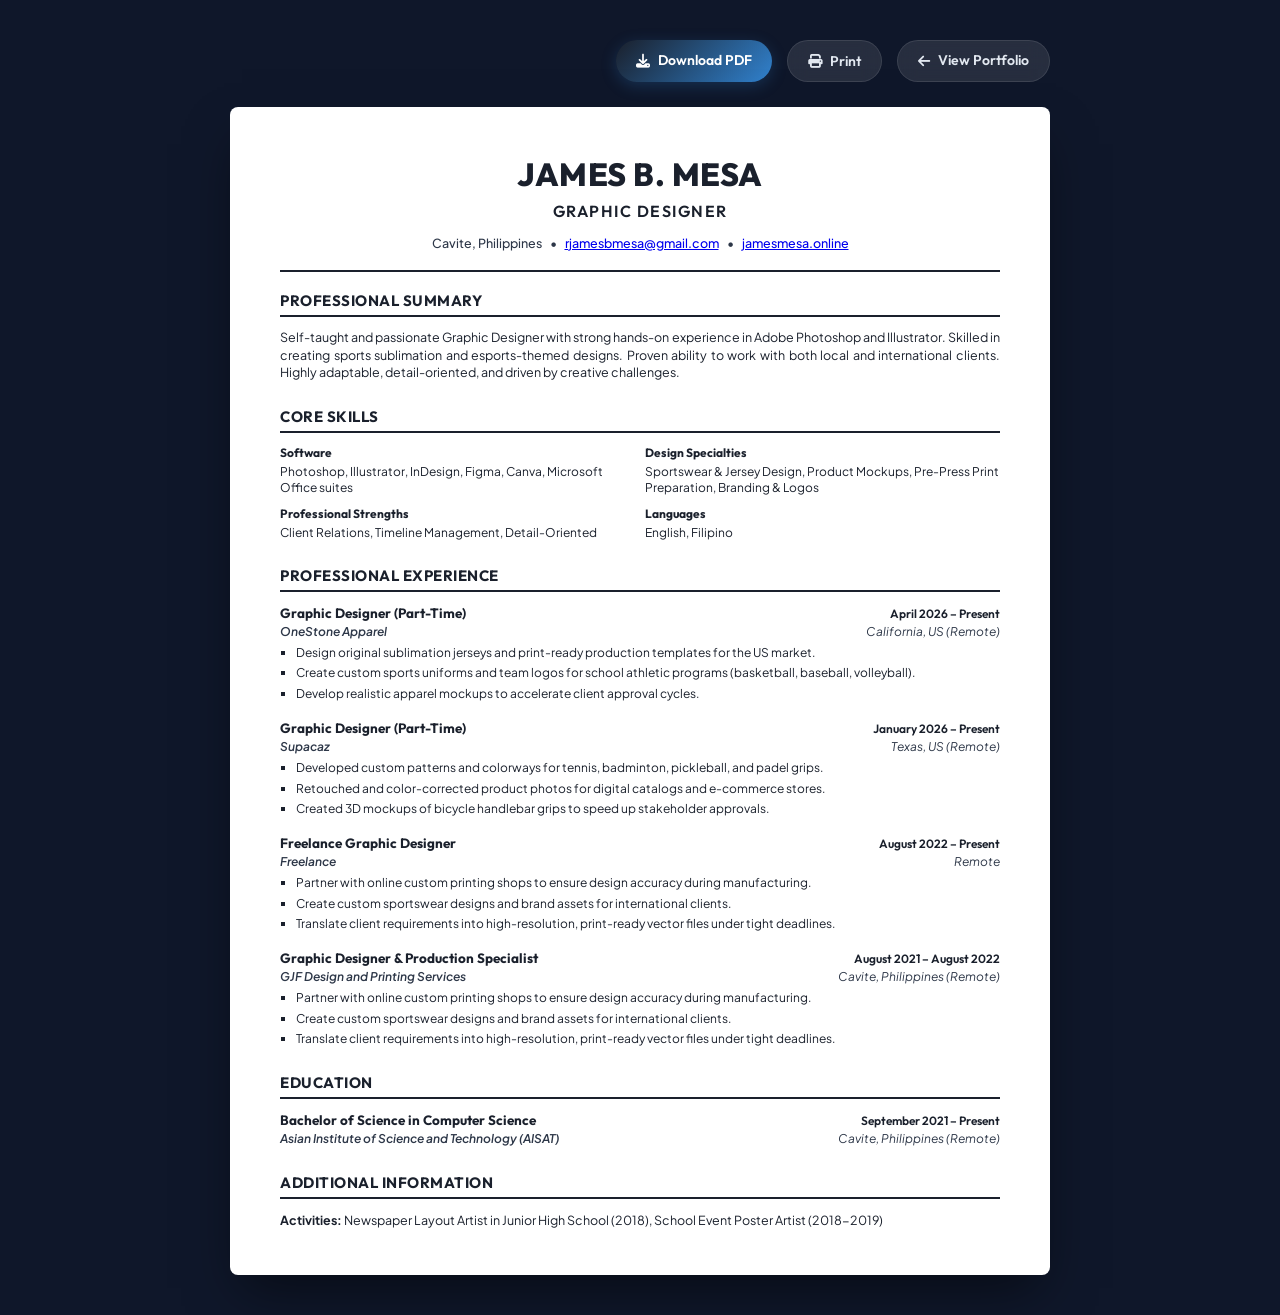
==== resume-project/index.html @ 33b38eb3 "Resume integration" ====
<!DOCTYPE html>
<html lang="en">
<head>
  <meta charset="UTF-8">
  <meta name="viewport" content="width=device-width, initial-scale=1.0">
  <title>James B. Mesa - Graphic Designer & Sportswear Specialist</title>
  
  <!-- Modern Professional Fonts -->
  <link rel="preconnect" href="https://fonts.googleapis.com">
  <link rel="preconnect" href="https://fonts.gstatic.com" crossorigin>
  <link href="https://fonts.googleapis.com/css2?family=Outfit:wght@300;400;500;600;700;800&family=Plus+Jakarta+Sans:wght@300;400;500;600;700&display=swap" rel="stylesheet">
  
  <!-- FontAwesome Icons for Contacts -->
  <link rel="stylesheet" href="https://cdnjs.cloudflare.com/ajax/libs/font-awesome/6.4.0/css/all.min.css">
  
  <!-- Link to external stylesheet -->
  <link rel="stylesheet" href="style.css">
</head>
<body>

  <!-- Floating Web Actions (Hidden on Print) -->
  <div class="web-actions no-print">
    <a href="James_Mesa_Resume.pdf" download class="btn-print" style="text-decoration: none;">
      <i class="fa-solid fa-download"></i> Download PDF
    </a>
    <button onclick="window.print()" class="btn-back" style="color: #e2e8f0;">
      <i class="fa-solid fa-print"></i> Print
    </button>
    <a href="../index.html" class="btn-back">
      <i class="fa-solid fa-arrow-left"></i> View Portfolio
    </a>
  </div>

  <!-- Main Resume Sheet -->
  <div class="resume-container">
    
    <!-- HEADER -->
    <header class="resume-header">
      <h1 class="candidate-name">JAMES B. MESA</h1>
      <p class="candidate-title">Graphic Designer</p>
      
      <div class="contact-info" style="justify-content: center; gap: 8px; font-weight: 500;">
        <span>Cavite, Philippines</span>
        <span>&bull;</span>
        <span><a href="mailto:rjamesbmesa@gmail.com">rjamesbmesa@gmail.com</a></span>
        <span>&bull;</span>
        <span><a href="https://jamesmesa.online/" target="_blank">jamesmesa.online</a></span>
      </div>
    </header>

    <main class="resume-body">
      
      <!-- SUMMARY -->
      <section class="resume-section" id="summary-section">
        <h2 class="section-title">Professional Summary</h2>
        <p class="summary-text">
          Self-taught and passionate Graphic Designer with strong hands-on experience in Adobe Photoshop and Illustrator. Skilled in creating sports sublimation and esports-themed designs. Proven ability to work with both local and international clients. Highly adaptable, detail-oriented, and driven by creative challenges.
        </p>
      </section>

      <!-- SKILLS -->
      <section class="resume-section" id="skills-section">
        <h2 class="section-title">Core Skills</h2>
        <div class="skills-grid">
          <div class="skills-category">
            <h3>Software</h3>
            <p>Photoshop, Illustrator, InDesign, Figma, Canva, Microsoft Office suites</p>
          </div>
          <div class="skills-category">
            <h3>Design Specialties</h3>
            <p>Sportswear & Jersey Design, Product Mockups, Pre-Press Print Preparation, Branding & Logos</p>
          </div>
          <div class="skills-category">
            <h3>Professional Strengths</h3>
            <p>Client Relations, Timeline Management, Detail-Oriented</p>
          </div>
          <div class="skills-category">
            <h3>Languages</h3>
            <p>English, Filipino</p>
          </div>
        </div>
      </section>

      <!-- EXPERIENCE -->
      <section class="resume-section" id="experience-section">
        <h2 class="section-title">Professional Experience</h2>
        
        <div class="experience-item">
          <div class="item-header">
            <span class="item-role">Graphic Designer (Part-Time)</span>
            <span class="item-date">April 2026 – Present</span>
          </div>
          <div class="item-subheader">
            <span class="item-company">OneStone Apparel</span>
            <span class="item-location">California, US (Remote)</span>
          </div>
          <ul class="item-bullets">
            <li>Design original sublimation jerseys and print-ready production templates for the US market.</li>
            <li>Create custom sports uniforms and team logos for school athletic programs (basketball, baseball, volleyball).</li>
            <li>Develop realistic apparel mockups to accelerate client approval cycles.</li>
          </ul>
        </div>

        <div class="experience-item">
          <div class="item-header">
            <span class="item-role">Graphic Designer (Part-Time)</span>
            <span class="item-date">January 2026 – Present</span>
          </div>
          <div class="item-subheader">
            <span class="item-company">Supacaz</span>
            <span class="item-location">Texas, US (Remote)</span>
          </div>
          <ul class="item-bullets">
            <li>Developed custom patterns and colorways for tennis, badminton, pickleball, and padel grips.</li>
            <li>Retouched and color-corrected product photos for digital catalogs and e-commerce stores.</li>
            <li>Created 3D mockups of bicycle handlebar grips to speed up stakeholder approvals.</li>
          </ul>
        </div>

        <div class="experience-item">
          <div class="item-header">
            <span class="item-role">Freelance Graphic Designer</span>
            <span class="item-date">August 2022 – Present</span>
          </div>
          <div class="item-subheader">
            <span class="item-company">Freelance</span>
            <span class="item-location">Remote</span>
          </div>
          <ul class="item-bullets">
            <li>Partner with online custom printing shops to ensure design accuracy during manufacturing.</li>
            <li>Create custom sportswear designs and brand assets for international clients.</li>
            <li>Translate client requirements into high-resolution, print-ready vector files under tight deadlines.</li>
          </ul>
        </div>

        <div class="experience-item">
          <div class="item-header">
            <span class="item-role">Graphic Designer & Production Specialist</span>
            <span class="item-date">August 2021 – August 2022</span>
          </div>
          <div class="item-subheader">
            <span class="item-company">GJF Design and Printing Services</span>
            <span class="item-location">Cavite, Philippines (Remote)</span>
          </div>
          <ul class="item-bullets">
            <li>Partner with online custom printing shops to ensure design accuracy during manufacturing.</li>
            <li>Create custom sportswear designs and brand assets for international clients.</li>
            <li>Translate client requirements into high-resolution, print-ready vector files under tight deadlines.</li>
          </ul>
        </div>
      </section>

      <!-- EDUCATION -->
      <section class="resume-section" id="education-section">
        <h2 class="section-title">Education</h2>
        
        <div class="education-item">
          <div class="item-header">
            <span class="degree-name">Bachelor of Science in Computer Science</span>
            <span class="degree-date">September 2021 – Present</span>
          </div>
          <div class="item-subheader">
            <span class="school-name">Asian Institute of Science and Technology (AISAT)</span>
            <span class="school-location">Cavite, Philippines (Remote)</span>
          </div>
        </div>
      </section>

      <!-- ADDITIONAL INFORMATION -->
      <section class="resume-section" id="additional-section">
        <h2 class="section-title">Additional Information</h2>
        <div class="additional-item">
          <p class="summary-text" style="margin-top: 0; line-height: 1.5;">
            <strong>Activities:</strong> Newspaper Layout Artist in Junior High School (2018), School Event Poster Artist (2018-2019)
          </p>
        </div>
      </section>

    </main>
  </div>

</body>
</html>
---- resume-project/style.css ----
/* CSS Design System for James B. Mesa's Resume
   Features: Glassmorphic interactive web view & High-fidelity single-page print rules */

:root {
  /* Color Palette - B&W Minimalist */
  --primary-color: #1a202c;      /* Charcoal */
  --primary-dark: #1a202c;       /* Charcoal */
  --text-main: #1a202c;          /* Deep Charcoal */
  --text-muted: #2d3748;         /* Dark Cool Grey */
  --text-light: #718096;         /* Light Grey */
  --bg-web: #0f172a;             /* Dark Slate Slate for Web View */
  --bg-sheet: #ffffff;           /* Clean White Paper */
  --border-color: #1a202c;       /* Dark border */
  
  /* Fonts */
  --font-sans: 'Plus Jakarta Sans', -apple-system, BlinkMacSystemFont, "Segoe UI", Roboto, Helvetica, Arial, sans-serif;
  --font-display: 'Outfit', -apple-system, BlinkMacSystemFont, "Segoe UI", Roboto, Helvetica, Arial, sans-serif;
}

/* Reset and Global Web Styles */
* {
  margin: 0;
  padding: 0;
  box-sizing: border-box;
}

body {
  font-family: var(--font-sans);
  background-color: var(--bg-web);
  color: var(--text-main);
  min-height: 100vh;
  display: flex;
  flex-direction: column;
  align-items: center;
  justify-content: flex-start;
  padding: 40px 20px;
  line-height: 1.4;
  -webkit-font-smoothing: antialiased;
}

/* Web Interaction Elements (Hidden on Print) */
.web-actions {
  display: flex;
  gap: 15px;
  margin-bottom: 25px;
  width: 100%;
  max-width: 820px;
  justify-content: flex-end;
}

.btn-print, .btn-back {
  font-family: var(--font-display);
  font-weight: 600;
  font-size: 14px;
  padding: 10px 20px;
  border-radius: 30px;
  border: none;
  cursor: pointer;
  display: inline-flex;
  align-items: center;
  gap: 8px;
  transition: all 0.3s cubic-bezier(0.4, 0, 0.2, 1);
  text-decoration: none;
}

.btn-print {
  background: linear-gradient(135deg, var(--primary-color), #3182ce);
  color: white;
  box-shadow: 0 4px 15px rgba(43, 108, 176, 0.3);
}

.btn-print:hover {
  transform: translateY(-2px);
  box-shadow: 0 6px 20px rgba(43, 108, 176, 0.5);
  background: linear-gradient(135deg, #3182ce, #4299e1);
}

.btn-back {
  background: rgba(255, 255, 255, 0.1);
  color: #e2e8f0;
  backdrop-filter: blur(10px);
  border: 1px solid rgba(255, 255, 255, 0.1);
}

.btn-back:hover {
  background: rgba(255, 255, 255, 0.15);
  color: white;
  transform: translateY(-2px);
}

/* Resume Paper Sheet Layout */
.resume-container {
  width: 100%;
  max-width: 820px;
  background-color: var(--bg-sheet);
  padding: 45px 50px;
  box-shadow: 0 25px 50px -12px rgba(0, 0, 0, 0.5);
  border-radius: 8px;
  position: relative;
  overflow: hidden;
}

/* Header styling */
.resume-header {
  text-align: center;
  border-bottom: 2px solid var(--border-color);
  padding-bottom: 18px;
  margin-bottom: 18px;
}

.candidate-name {
  font-family: var(--font-display);
  font-weight: 800;
  font-size: 32px;
  letter-spacing: 0.5px;
  color: var(--primary-dark);
  margin-bottom: 4px;
}

.candidate-title {
  font-family: var(--font-display);
  font-weight: 600;
  font-size: 16px;
  color: var(--primary-color);
  text-transform: uppercase;
  letter-spacing: 1.5px;
  margin-bottom: 12px;
}

.contact-info {
  display: flex;
  flex-wrap: wrap;
  justify-content: center;
  gap: 15px;
  font-size: 12.5px;
  color: var(--text-muted);
}

.contact-item {
  display: flex;
  align-items: center;
  gap: 6px;
}

.contact-item i {
  color: var(--primary-color);
}

.contact-item a {
  color: var(--text-muted);
  text-decoration: none;
  border-bottom: 1px solid transparent;
  transition: border-bottom 0.2s ease;
}

.contact-item a:hover {
  border-bottom: 1px solid var(--text-muted);
}

/* General Section Layout */
.resume-section {
  margin-bottom: 24px;
}

.resume-section:last-of-type {
  margin-bottom: 0;
}

.section-title {
  font-family: var(--font-display);
  font-weight: 700;
  font-size: 15px;
  text-transform: uppercase;
  color: var(--primary-dark);
  border-bottom: 2px solid var(--primary-color);
  padding-bottom: 4px;
  margin-bottom: 12px;
  letter-spacing: 0.5px;
}

.summary-text {
  font-size: 12.5px;
  color: var(--text-main);
  text-align: justify;
}

/* Skills Section Grid */
.skills-grid {
  display: grid;
  grid-template-columns: 1fr 1fr;
  gap: 10px;
}

.skills-category {
  font-size: 12px;
}

.skills-category h3 {
  font-family: var(--font-display);
  font-weight: 700;
  font-size: 12px;
  color: var(--primary-color);
  margin-bottom: 2px;
}

.skills-category p {
  color: var(--text-main);
  line-height: 1.35;
}

/* Experience / Education / Projects Listings */
.experience-item, .project-item, .education-item {
  margin-bottom: 16px;
}

.experience-item:last-child, .project-item:last-child, .education-item:last-child {
  margin-bottom: 0;
}

.item-header {
  display: flex;
  justify-content: space-between;
  align-items: baseline;
}

.item-role, .degree-name, .project-name {
  font-family: var(--font-display);
  font-weight: 700;
  font-size: 13.5px;
  color: var(--text-main);
}

.project-name {
  color: var(--primary-dark);
}

.item-date, .degree-date {
  font-family: var(--font-display);
  font-weight: 600;
  font-size: 12px;
  color: var(--primary-color);
  white-space: nowrap;
}

.item-subheader {
  display: flex;
  justify-content: space-between;
  font-size: 12px;
  font-style: italic;
  color: var(--text-muted);
  margin-bottom: 4px;
  margin-top: 1px;
}

.item-company, .school-name {
  font-weight: 600;
}

.item-bullets {
  list-style-type: square;
  margin-left: 16px;
  font-size: 12px;
  color: var(--text-main);
}

.item-bullets li {
  margin-bottom: 4px;
  line-height: 1.4;
}

.item-bullets li:last-child {
  margin-bottom: 0;
}

/* PRINT MEDIA STYLES - Designed for perfect single-page layout */
@media print {
  body {
    background-color: transparent;
    padding: 0;
    margin: 0;
    color: #000000;
  }

  .no-print, .web-actions {
    display: none !important;
  }

  .resume-container {
    box-shadow: none !important;
    border-radius: 0 !important;
    padding: 0 !important;
    max-width: 100% !important;
    background-color: transparent;
  }

  /* Force standard system fonts during printing for maximum compatibility and ATS parser output */
  body, .resume-container, .candidate-name, .section-title, .item-role, .degree-name {
    font-family: Arial, Helvetica, sans-serif !important;
  }

  .candidate-name {
    font-size: 26px !important;
    color: #1a202c !important;
  }

  .candidate-title {
    font-size: 14px !important;
    color: #1a202c !important;
  }

  .section-title {
    font-size: 13px !important;
    border-bottom: 1.5px solid #1a202c !important;
    color: #1a202c !important;
    margin-bottom: 10px !important;
  }

  .summary-text, .skills-category p, .item-bullets li, .contact-info, .item-subheader {
    font-size: 11px !important;
    line-height: 1.35 !important;
  }

  .item-role, .degree-name, .project-name {
    font-size: 12px !important;
  }

  .item-date, .degree-date {
    font-size: 11px !important;
    color: #1a365d !important;
  }

  .resume-section {
    margin-bottom: 20px !important;
  }

  .experience-item, .education-item {
    margin-bottom: 14px !important;
  }

  /* Prevent page breaks inside sections and list items */
  .resume-section, .experience-item, .project-item, .education-item {
    page-break-inside: avoid;
  }
}

/* Page Margins Set via Browser Page Setup */
@page {
  size: letter;
  margin: 0.65in 0.55in;
}
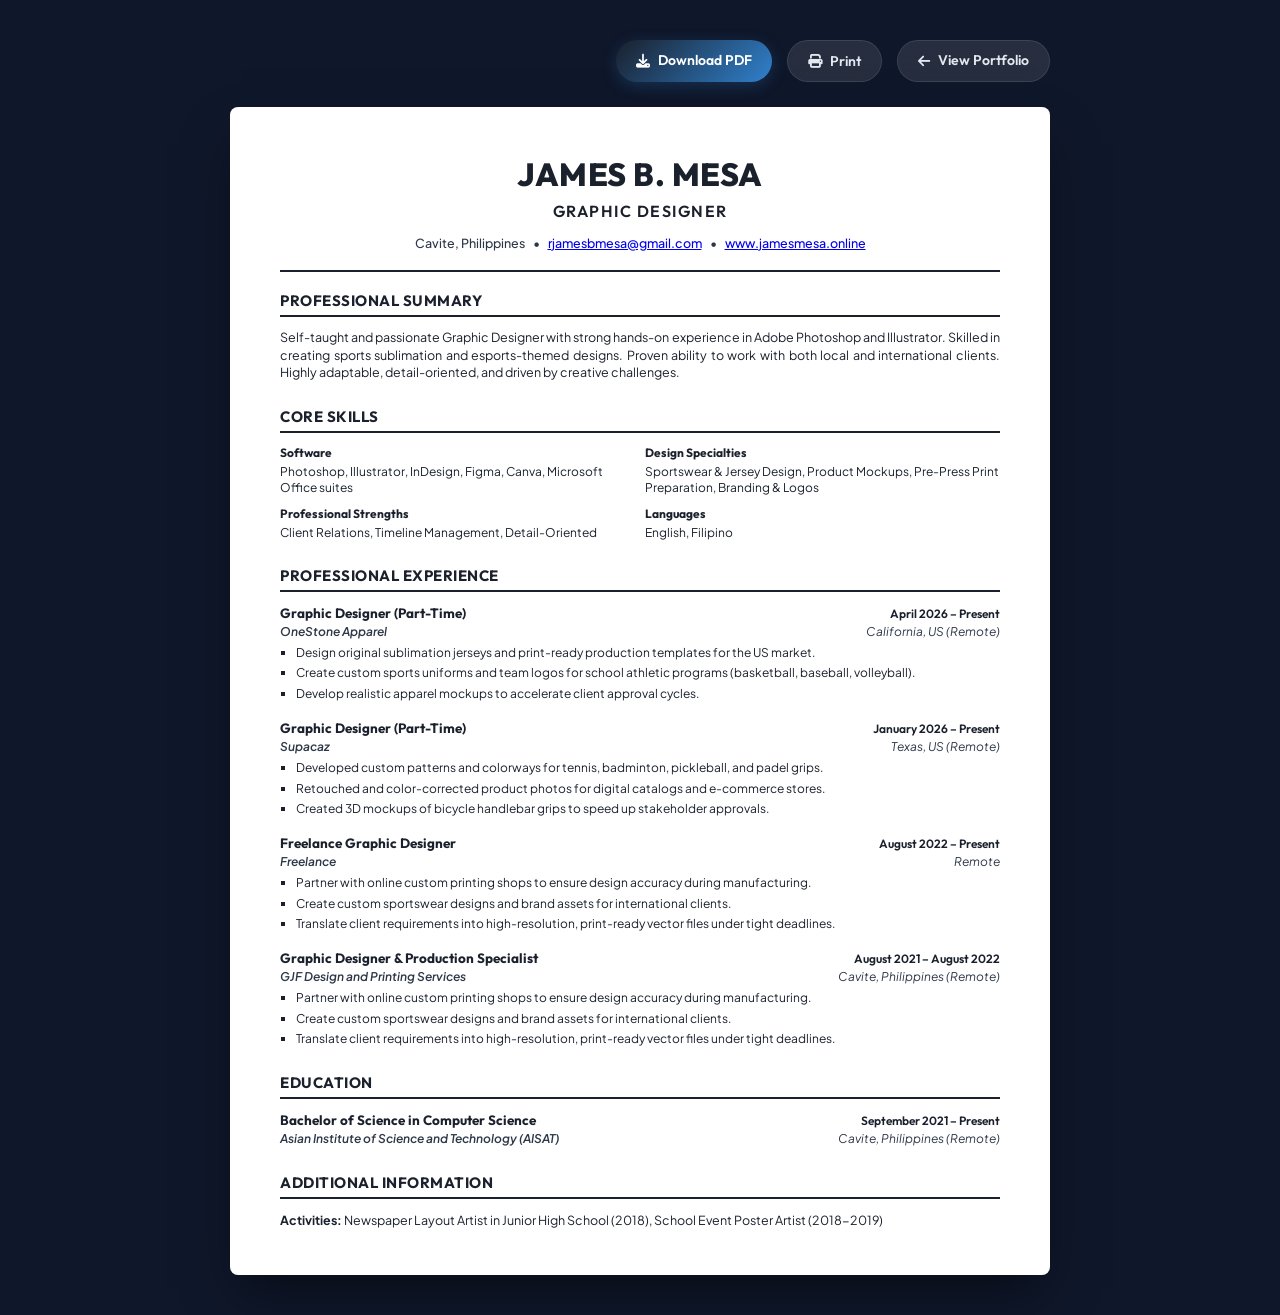
==== commit e5a6f89e: "sitemap update" ====
--- a/resume-project/index.html
+++ b/resume-project/index.html
@@ -44,7 +44,7 @@
         <span>&bull;</span>
         <span><a href="mailto:rjamesbmesa@gmail.com">rjamesbmesa@gmail.com</a></span>
         <span>&bull;</span>
-        <span><a href="https://jamesmesa.online/" target="_blank">jamesmesa.online</a></span>
+        <span><a href="https://www.jamesmesa.online/" target="_blank">www.jamesmesa.online</a></span>
       </div>
     </header>
 
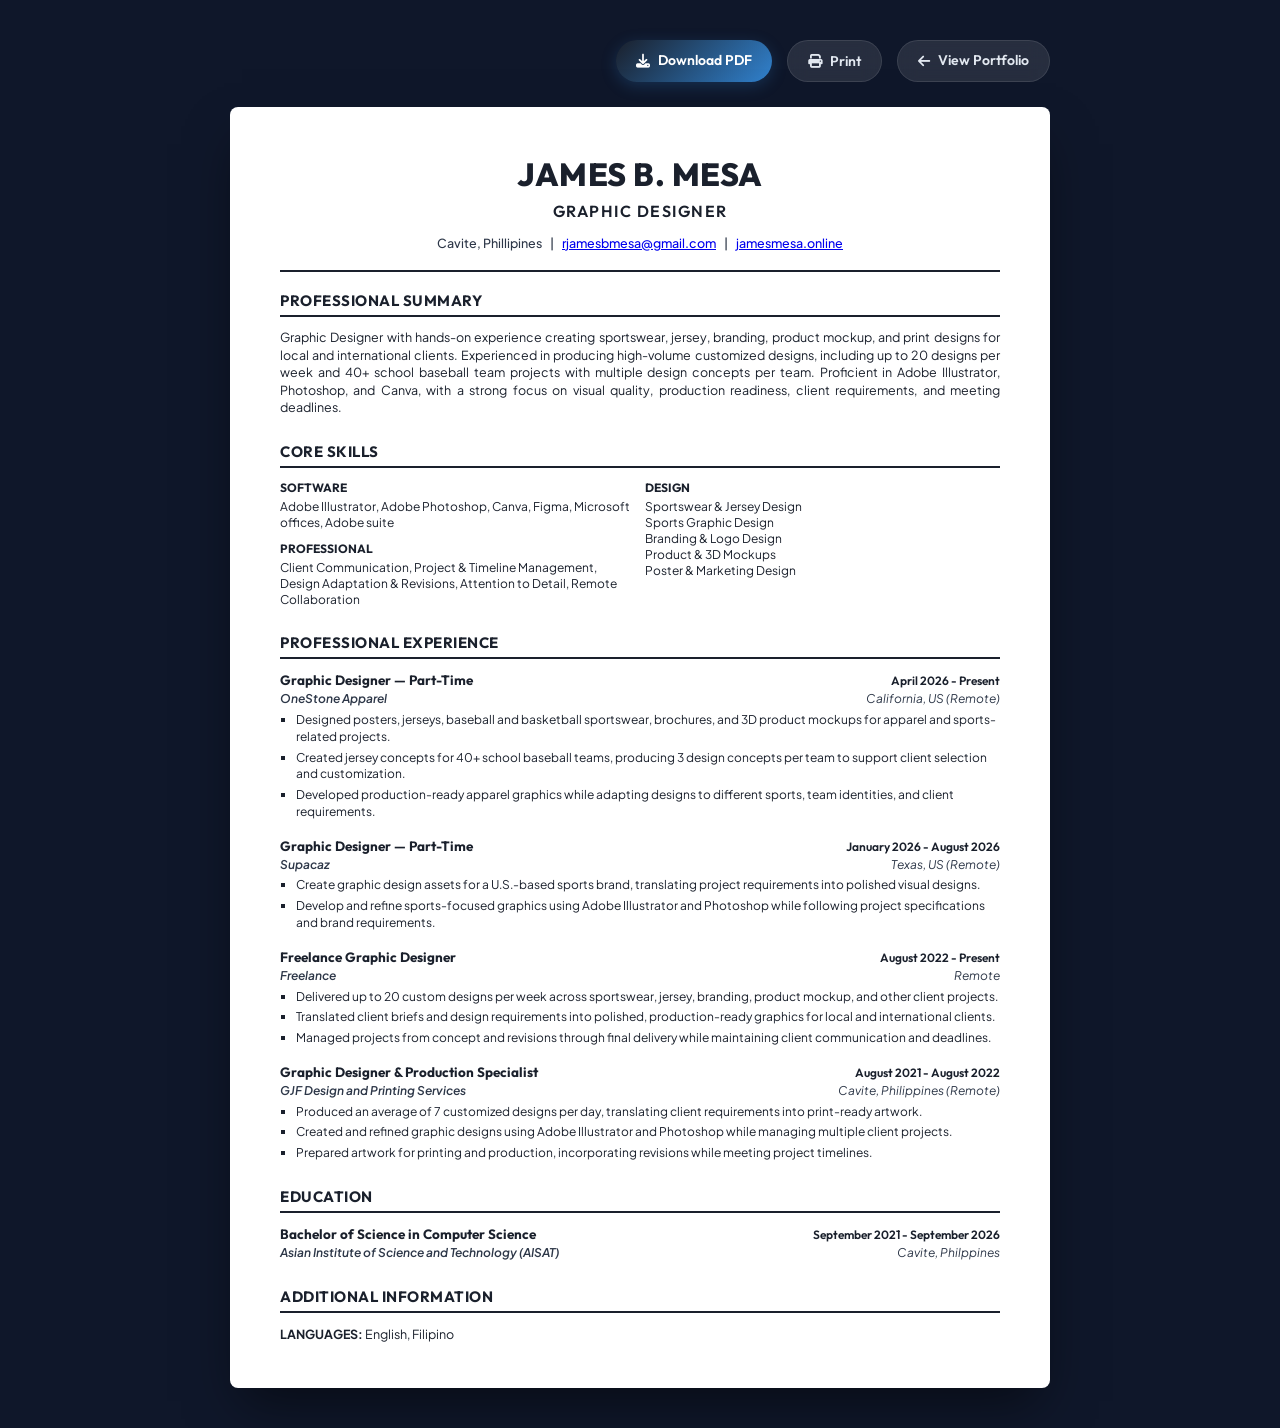
==== commit e46e7e1a: "resume files" ====
--- a/resume-project/index.html
+++ b/resume-project/index.html
@@ -3,7 +3,7 @@
 <head>
   <meta charset="UTF-8">
   <meta name="viewport" content="width=device-width, initial-scale=1.0">
-  <title>James B. Mesa - Graphic Designer & Sportswear Specialist</title>
+  <title>James B. Mesa - Graphic Designer</title>
   
   <!-- Modern Professional Fonts -->
   <link rel="preconnect" href="https://fonts.googleapis.com">
@@ -37,14 +37,14 @@
     <!-- HEADER -->
     <header class="resume-header">
       <h1 class="candidate-name">JAMES B. MESA</h1>
-      <p class="candidate-title">Graphic Designer</p>
+      <p class="candidate-title">GRAPHIC DESIGNER</p>
       
       <div class="contact-info" style="justify-content: center; gap: 8px; font-weight: 500;">
-        <span>Cavite, Philippines</span>
-        <span>&bull;</span>
+        <span>Cavite, Phillipines</span>
+        <span>|</span>
         <span><a href="mailto:rjamesbmesa@gmail.com">rjamesbmesa@gmail.com</a></span>
-        <span>&bull;</span>
-        <span><a href="https://www.jamesmesa.online/" target="_blank">www.jamesmesa.online</a></span>
+        <span>|</span>
+        <span><a href="https://jamesmesa.online" target="_blank">jamesmesa.online</a></span>
       </div>
     </header>
 
@@ -54,7 +54,7 @@
       <section class="resume-section" id="summary-section">
         <h2 class="section-title">Professional Summary</h2>
         <p class="summary-text">
-          Self-taught and passionate Graphic Designer with strong hands-on experience in Adobe Photoshop and Illustrator. Skilled in creating sports sublimation and esports-themed designs. Proven ability to work with both local and international clients. Highly adaptable, detail-oriented, and driven by creative challenges.
+          Graphic Designer with hands-on experience creating sportswear, jersey, branding, product mockup, and print designs for local and international clients. Experienced in producing high-volume customized designs, including up to 20 designs per week and 40+ school baseball team projects with multiple design concepts per team. Proficient in Adobe Illustrator, Photoshop, and Canva, with a strong focus on visual quality, production readiness, client requirements, and meeting deadlines.
         </p>
       </section>
 
@@ -62,21 +62,27 @@
       <section class="resume-section" id="skills-section">
         <h2 class="section-title">Core Skills</h2>
         <div class="skills-grid">
-          <div class="skills-category">
-            <h3>Software</h3>
-            <p>Photoshop, Illustrator, InDesign, Figma, Canva, Microsoft Office suites</p>
+          <div class="skills-col">
+            <div class="skills-category">
+              <h3>SOFTWARE</h3>
+              <p>Adobe Illustrator, Adobe Photoshop, Canva, Figma, Microsoft offices, Adobe suite</p>
+            </div>
+            <div class="skills-category" style="margin-top: 10px;">
+              <h3>PROFESSIONAL</h3>
+              <p>Client Communication, Project &amp; Timeline Management, Design Adaptation &amp; Revisions, Attention to Detail, Remote Collaboration</p>
+            </div>
           </div>
-          <div class="skills-category">
-            <h3>Design Specialties</h3>
-            <p>Sportswear & Jersey Design, Product Mockups, Pre-Press Print Preparation, Branding & Logos</p>
-          </div>
-          <div class="skills-category">
-            <h3>Professional Strengths</h3>
-            <p>Client Relations, Timeline Management, Detail-Oriented</p>
-          </div>
-          <div class="skills-category">
-            <h3>Languages</h3>
-            <p>English, Filipino</p>
+          <div class="skills-col">
+            <div class="skills-category">
+              <h3>DESIGN</h3>
+              <p>
+                Sportswear &amp; Jersey Design<br>
+                Sports Graphic Design<br>
+                Branding &amp; Logo Design<br>
+                Product &amp; 3D Mockups<br>
+                Poster &amp; Marketing Design
+              </p>
+            </div>
           </div>
         </div>
       </section>
@@ -87,65 +93,64 @@
         
         <div class="experience-item">
           <div class="item-header">
-            <span class="item-role">Graphic Designer (Part-Time)</span>
-            <span class="item-date">April 2026 – Present</span>
+            <span class="item-role">Graphic Designer — Part-Time</span>
+            <span class="item-date">April 2026 - Present</span>
           </div>
           <div class="item-subheader">
             <span class="item-company">OneStone Apparel</span>
             <span class="item-location">California, US (Remote)</span>
           </div>
           <ul class="item-bullets">
-            <li>Design original sublimation jerseys and print-ready production templates for the US market.</li>
-            <li>Create custom sports uniforms and team logos for school athletic programs (basketball, baseball, volleyball).</li>
-            <li>Develop realistic apparel mockups to accelerate client approval cycles.</li>
+            <li>Designed posters, jerseys, baseball and basketball sportswear, brochures, and 3D product mockups for apparel and sports-related projects.</li>
+            <li>Created jersey concepts for 40+ school baseball teams, producing 3 design concepts per team to support client selection and customization.</li>
+            <li>Developed production-ready apparel graphics while adapting designs to different sports, team identities, and client requirements.</li>
           </ul>
         </div>
 
         <div class="experience-item">
           <div class="item-header">
-            <span class="item-role">Graphic Designer (Part-Time)</span>
-            <span class="item-date">January 2026 – Present</span>
+            <span class="item-role">Graphic Designer — Part-Time</span>
+            <span class="item-date">January 2026 - August 2026</span>
           </div>
           <div class="item-subheader">
             <span class="item-company">Supacaz</span>
             <span class="item-location">Texas, US (Remote)</span>
           </div>
           <ul class="item-bullets">
-            <li>Developed custom patterns and colorways for tennis, badminton, pickleball, and padel grips.</li>
-            <li>Retouched and color-corrected product photos for digital catalogs and e-commerce stores.</li>
-            <li>Created 3D mockups of bicycle handlebar grips to speed up stakeholder approvals.</li>
+            <li>Create graphic design assets for a U.S.-based sports brand, translating project requirements into polished visual designs.</li>
+            <li>Develop and refine sports-focused graphics using Adobe Illustrator and Photoshop while following project specifications and brand requirements.</li>
           </ul>
         </div>
 
         <div class="experience-item">
           <div class="item-header">
             <span class="item-role">Freelance Graphic Designer</span>
-            <span class="item-date">August 2022 – Present</span>
+            <span class="item-date">August 2022 - Present</span>
           </div>
           <div class="item-subheader">
             <span class="item-company">Freelance</span>
             <span class="item-location">Remote</span>
           </div>
           <ul class="item-bullets">
-            <li>Partner with online custom printing shops to ensure design accuracy during manufacturing.</li>
-            <li>Create custom sportswear designs and brand assets for international clients.</li>
-            <li>Translate client requirements into high-resolution, print-ready vector files under tight deadlines.</li>
+            <li>Delivered up to 20 custom designs per week across sportswear, jersey, branding, product mockup, and other client projects.</li>
+            <li>Translated client briefs and design requirements into polished, production-ready graphics for local and international clients.</li>
+            <li>Managed projects from concept and revisions through final delivery while maintaining client communication and deadlines.</li>
           </ul>
         </div>
 
         <div class="experience-item">
           <div class="item-header">
-            <span class="item-role">Graphic Designer & Production Specialist</span>
-            <span class="item-date">August 2021 – August 2022</span>
+            <span class="item-role">Graphic Designer &amp; Production Specialist</span>
+            <span class="item-date">August 2021 - August 2022</span>
           </div>
           <div class="item-subheader">
             <span class="item-company">GJF Design and Printing Services</span>
             <span class="item-location">Cavite, Philippines (Remote)</span>
           </div>
           <ul class="item-bullets">
-            <li>Partner with online custom printing shops to ensure design accuracy during manufacturing.</li>
-            <li>Create custom sportswear designs and brand assets for international clients.</li>
-            <li>Translate client requirements into high-resolution, print-ready vector files under tight deadlines.</li>
+            <li>Produced an average of 7 customized designs per day, translating client requirements into print-ready artwork.</li>
+            <li>Created and refined graphic designs using Adobe Illustrator and Photoshop while managing multiple client projects.</li>
+            <li>Prepared artwork for printing and production, incorporating revisions while meeting project timelines.</li>
           </ul>
         </div>
       </section>
@@ -157,11 +162,11 @@
         <div class="education-item">
           <div class="item-header">
             <span class="degree-name">Bachelor of Science in Computer Science</span>
-            <span class="degree-date">September 2021 – Present</span>
+            <span class="degree-date">September 2021 - September 2026</span>
           </div>
           <div class="item-subheader">
             <span class="school-name">Asian Institute of Science and Technology (AISAT)</span>
-            <span class="school-location">Cavite, Philippines (Remote)</span>
+            <span class="school-location">Cavite, Philppines</span>
           </div>
         </div>
       </section>
@@ -171,7 +176,7 @@
         <h2 class="section-title">Additional Information</h2>
         <div class="additional-item">
           <p class="summary-text" style="margin-top: 0; line-height: 1.5;">
-            <strong>Activities:</strong> Newspaper Layout Artist in Junior High School (2018), School Event Poster Artist (2018-2019)
+            <strong>LANGUAGES:</strong> English, Filipino
           </p>
         </div>
       </section>
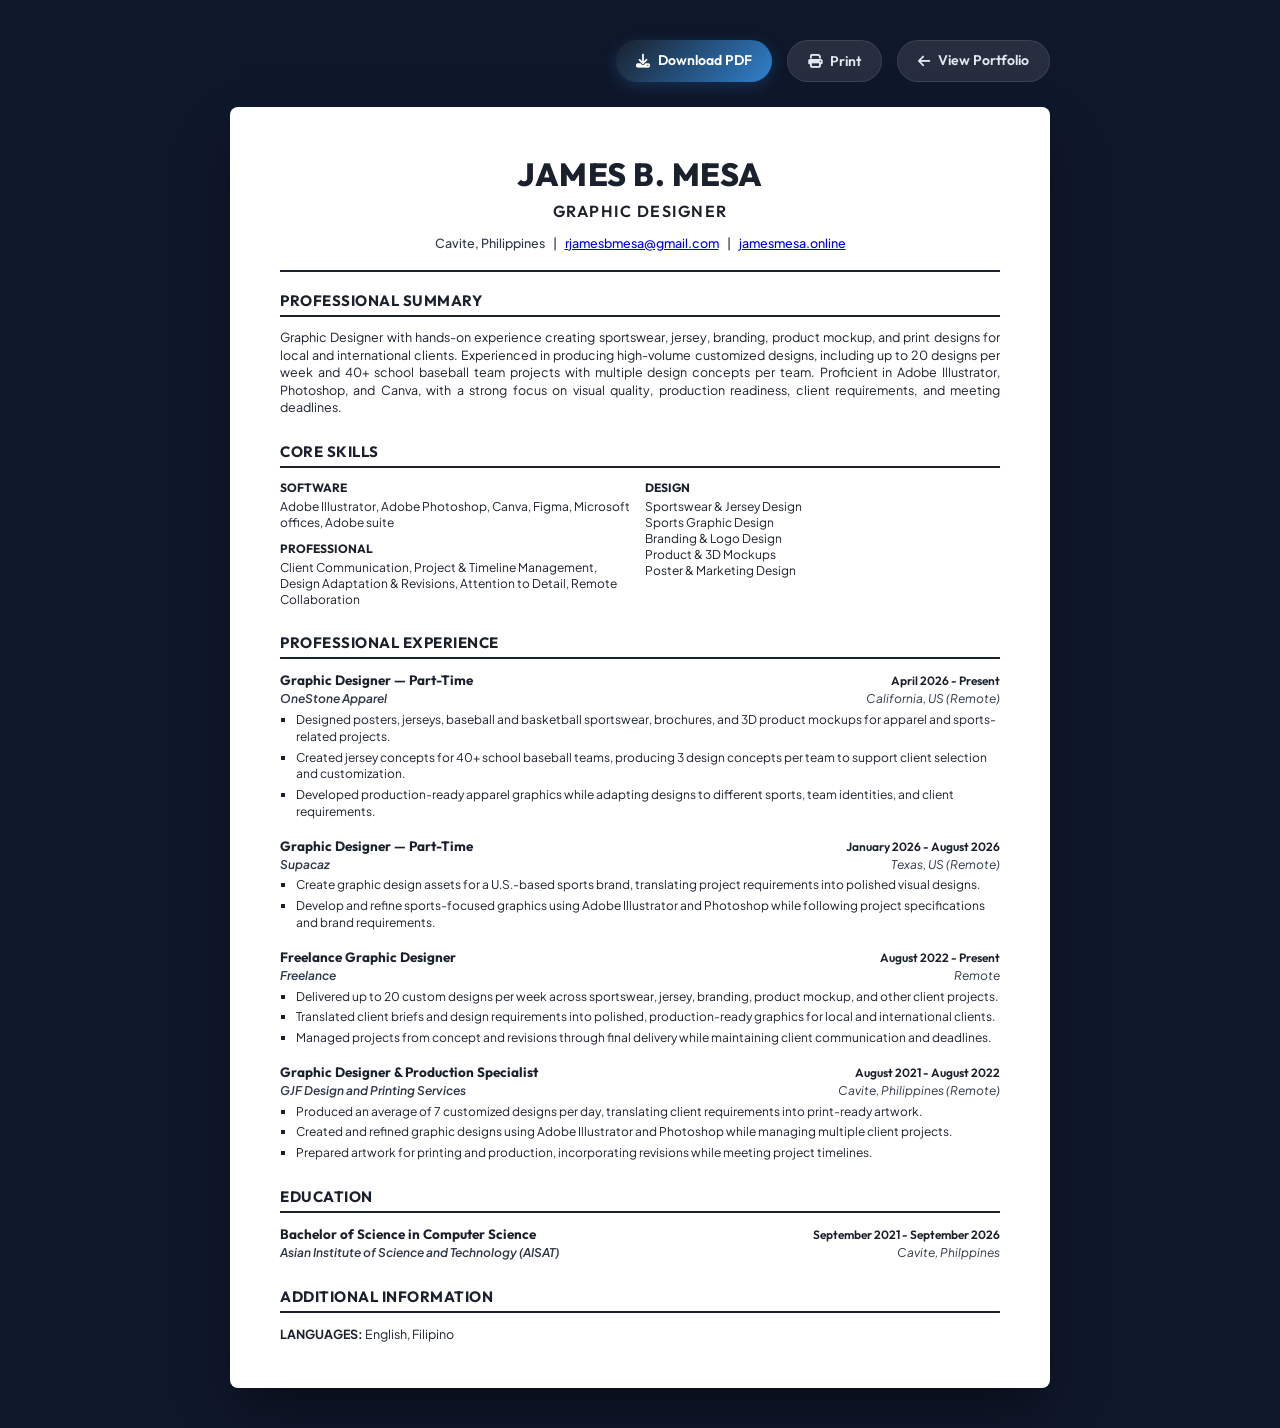
==== commit 9a463ea3: "Update SEO" ====
--- a/resume-project/index.html
+++ b/resume-project/index.html
@@ -3,7 +3,55 @@
 <head>
   <meta charset="UTF-8">
   <meta name="viewport" content="width=device-width, initial-scale=1.0">
-  <title>James B. Mesa - Graphic Designer</title>
+  <title>James B. Mesa | Professional Resume &amp; CV - Sportswear Graphic Artist</title>
+  
+  <!-- Search Engine Optimization (SEO) & AEO Metadata -->
+  <meta name="description" content="Professional resume and CV of James B. Mesa, Graphic Artist &amp; Sportswear Designer with 4+ years experience creating sublimation athletic apparel, 3D mockups, and vector print preparations.">
+  <meta name="keywords" content="James Mesa resume, James Mesa CV, graphic designer Cavite, sportswear designer resume, sublimation print specialist, OneStone Apparel designer, athletic apparel portfolio">
+  <meta name="author" content="James B. Mesa">
+  <meta name="robots" content="index, follow, max-image-preview:large">
+  <link rel="canonical" href="https://www.jamesmesa.online/resume-project/index.html">
+  
+  <!-- Open Graph -->
+  <meta property="og:type" content="profile">
+  <meta property="og:title" content="James B. Mesa | Professional Resume &amp; CV">
+  <meta property="og:description" content="Graphic Artist &amp; Sportswear Designer specializing in custom sublimation apparel, vector print layouts, and athletic branding.">
+  <meta property="og:url" content="https://www.jamesmesa.online/resume-project/index.html">
+  <meta property="og:image" content="https://www.jamesmesa.online/james_mesa.jpg">
+
+  <!-- Structured Data: ProfilePage & Person Schema -->
+  <script type="application/ld+json">
+  {
+    "@context": "https://schema.org",
+    "@type": "ProfilePage",
+    "mainEntity": {
+      "@type": "Person",
+      "name": "James B. Mesa",
+      "jobTitle": "Graphic Artist & Sportswear Designer",
+      "url": "https://www.jamesmesa.online/",
+      "image": "https://www.jamesmesa.online/james_mesa.jpg",
+      "email": "rj.bmesa@gmail.com",
+      "telephone": "+639531658294",
+      "address": {
+        "@type": "PostalAddress",
+        "addressLocality": "Cavite",
+        "addressCountry": "PH"
+      },
+      "alumniOf": {
+        "@type": "EducationalOrganization",
+        "name": "Cavite State University"
+      },
+      "knowsAbout": [
+        "Sportswear Design",
+        "Sublimation Print Production",
+        "Vector Typography",
+        "Adobe Illustrator",
+        "Adobe Photoshop",
+        "3D Apparel Mockups"
+      ]
+    }
+  }
+  </script>
   
   <!-- Modern Professional Fonts -->
   <link rel="preconnect" href="https://fonts.googleapis.com">
@@ -40,7 +88,7 @@
       <p class="candidate-title">GRAPHIC DESIGNER</p>
       
       <div class="contact-info" style="justify-content: center; gap: 8px; font-weight: 500;">
-        <span>Cavite, Phillipines</span>
+        <span>Cavite, Philippines</span>
         <span>|</span>
         <span><a href="mailto:rjamesbmesa@gmail.com">rjamesbmesa@gmail.com</a></span>
         <span>|</span>
